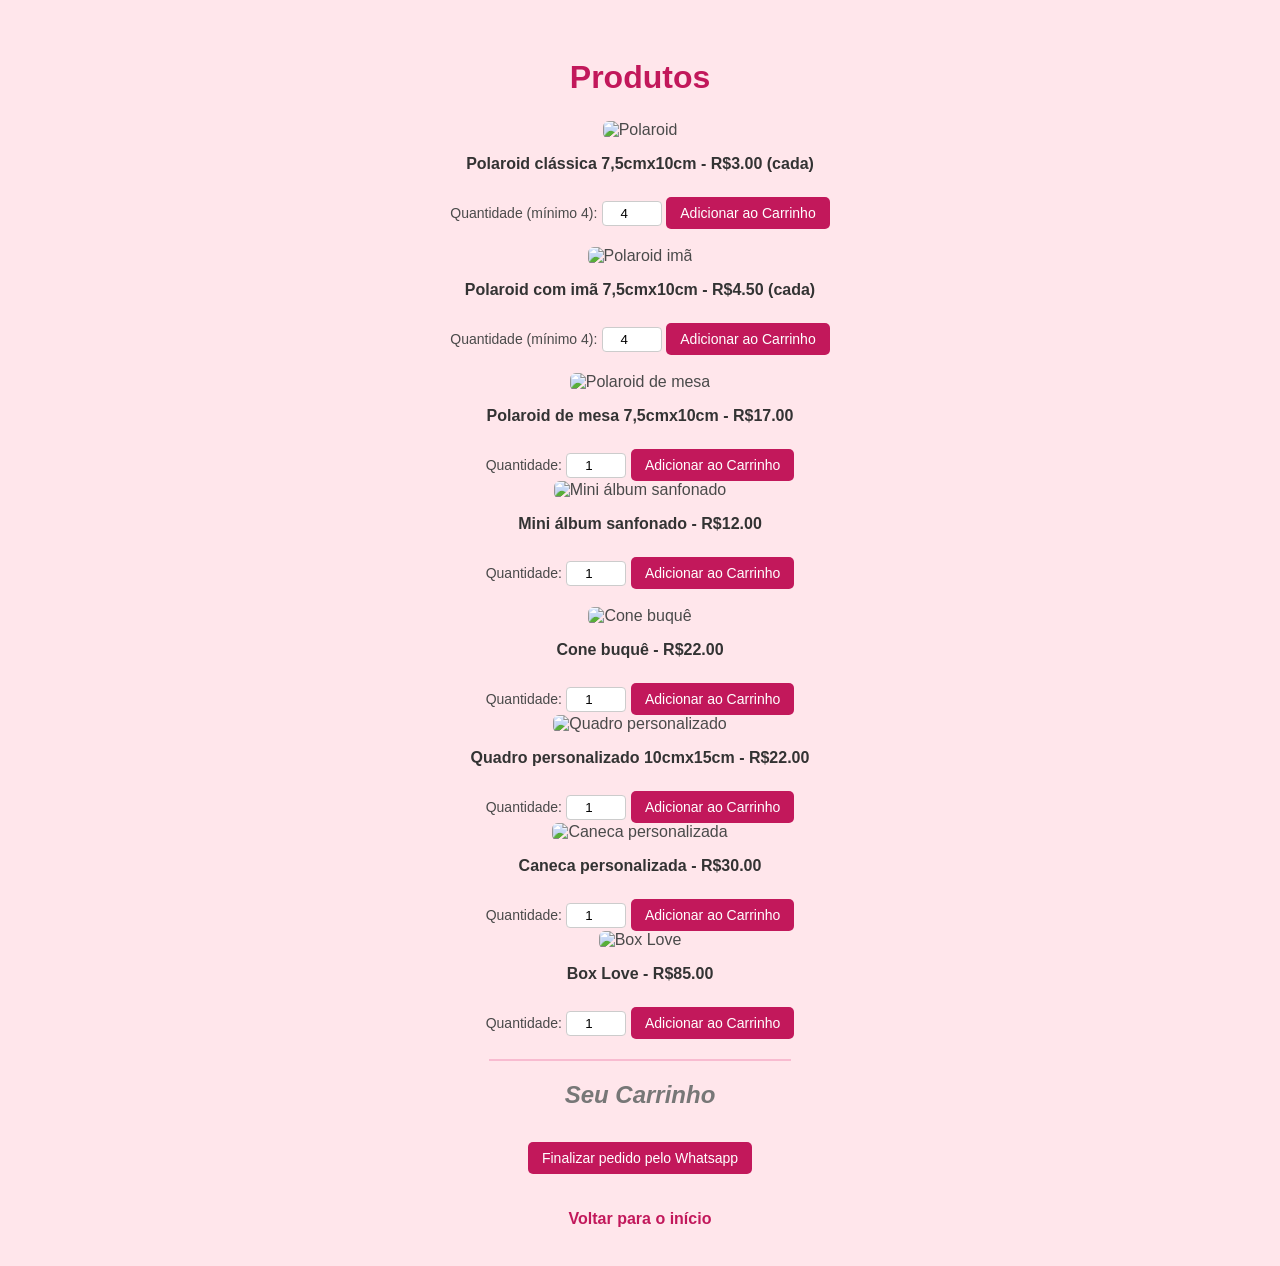
==== produtos.html @ 6c647694 "Add files via upload" ====
<!DOCTYPE html>
<html>
  <head>
    <title>Produtos</title>
    <link rel="stylesheet" href="styles.css" />
    <script src="script.js"></script>
    <meta name="description" content="Site da loja online Eternize Polaroids, que produz fotos no estilo polaroid e presentes personalizados">
    <meta name="keywords" content="Polaroid, fotos, fotos personalizadas, lembranças, presente personalizado, presente, quadro">
    <meta http-equiv="content-language" content="pt-br">
    <meta charset="utf-8">
      </head>
  <body>
  <h1>Produtos</h1>
  <!-- Lista de produtos -->
   <div class="produto">
    <img src="imagens/Pacotes de Polaroids/polaroid.jpg" alt="Polaroid">
    <p>Polaroid clássica 7,5cmx10cm - R$3.00 (cada)</p>
    <!-- Quantidade mínima: 4 unidades -->
    <label for="qtd-polaroid">Quantidade (mínimo 4):</label>
    <input type="number" id="qtd-polaroid" min="4" value="4" style="width: 50px;">
    <!--Carrinho-->
    <button onclick=" adicionarAoCarrinho('Polaroid clássica ', 3.00, 'qtd-polaroid', 4)">Adicionar ao Carrinho</button>
   </div>

   <br>

   <div class="produto">
    <img src="imagens/Pacotes de Polaroids ima/ima2.jpg" alt="Polaroid imã">
    <p>Polaroid com imã 7,5cmx10cm - R$4.50 (cada)</p>
    <!-- Quantidade mínima: 4 unidades -->
    <label for="qtd-polaroid">Quantidade (mínimo 4):</label> <!--regra da loja-->
    <input type="number" id="qtd-polaroid" min="4" value="4" style="width: 50px;">
    <!--Carrinho-->
    <button onclick=" adicionarAoCarrinho('Polaroid com imã ', 4.50, 'qtd-polaroid', 4)">Adicionar ao Carrinho</button>
   </div>

   <br>
<!-- A partir daqui os produtos não tem quantidade mínima-->
   <div class="produto">
    <img src="imagens/Polaroid de mesa/polaroidmesa.jpg" alt="Polaroid de mesa">
    <p>Polaroid de mesa 7,5cmx10cm - R$17.00</p>
    <label for="qtd-polaroidmesa">Quantidade:</label>
    <input type="number" id="qtd-polaroidmesa" min="1" value="1" style="width: 50px;">
    <button onclick="adicionarAoCarrinho('Polaroid de mesa', 17.00, 'qtd-polaroidmesa', 1)">Adicionar ao Carrinho</button>

    <br>

    <div class="produto">
    <img src="imagens/Mini álbum sanfonado/minialbumsanfonado.jpeg" alt="Mini álbum sanfonado">
    <p>Mini álbum sanfonado - R$12.00</p>
    <label for="qtd-album">Quantidade:</label>
    <input type="number" id="qtd-album" min="1" value="1" style="width: 50px;">
    <button onclick="adicionarAoCarrinho('Mini álbum sanfonado', 12.00, 'qtd-album', 1)">Adicionar ao Carrinho</button>
   </div>

   <br>

   <div class="produto">
    <img src="imagens/Cone buquê/cone.jpg" alt="Cone buquê">
    <p>Cone buquê - R$22.00</p>
    <label for="qtd-cone">Quantidade:</label>
    <input type="number" id="qtd-cone" min="1" value="1" style="width: 50px;">
    <button onclick="adicionarAoCarrinho('Cone buquê', 22.00, 'qtd-cone', 1)">Adicionar ao Carrinho</button>

    <br>

    <div class="produto">
    <img src="imagens/Quadros personalizados/quadro.png" alt="Quadro personalizado">
    <p>Quadro personalizado 10cmx15cm - R$22.00</p>
    <label for="qtd-quadro">Quantidade:</label>
    <input type="number" id="qtd-quadro" min="1" value="1" style="width: 50px;">
    <button onclick="adicionarAoCarrinho('Quadro personalizado', 24.00, 'qtd-quadro', 1)">Adicionar ao Carrinho</button>

    <br>

    <div class="produto">
    <img src="imagens/Caneca personalizada/caneca.jpg" alt="Caneca personalizada">
    <p>Caneca personalizada - R$30.00</p>
    <label for="qtd-caneca">Quantidade:</label>
    <input type="number" id="qtd-caneca" min="1" value="1" style="width: 50px;">
    <button onclick="adicionarAoCarrinho('Caneca personalizada', 30.00, 'qtd-caneca', 1)">Adicionar ao Carrinho</button>

    <br>

    <div class="produto">
    <img src="imagens/Special Love/box.jpg" alt="Box Love">
    <p>Box Love - R$85.00</p>
    <label for="qtd-box">Quantidade:</label>
    <input type="number" id="qtd-box" min="1" value="1" style="width: 50px;">
    <button onclick="adicionarAoCarrinho('Box Love', 85.00, 'qtd-box', 1)">Adicionar ao Carrinho</button>

   <hr>
   <!--Carrinho-->
   <h2> Seu Carrinho</h2>
   <ul id="lista-carrinho">
    <!-- Os itens vão aparecer aqui pelo JavaScript -->
   </ul>
   <!--Os pedidos serão enviados pelo WhatsApp, onde o cliente irá mandar mandar o que for necessário para a produçao dos produtos-->
   <button onclick="enviarWhatsApp()">Finalizar pedido pelo Whatsapp</button>
   <br><br>
  <a href="index.html"><br> Voltar para o início</a>
---- styles.css ----
body{
font-family: Arial, sem-serif;
background-color: #ffe6eb;
text-align: center;
padding: 30px 15px;
color: #4a4a4a
}
.title, h1 {
  color: #c2185b;
  font-size: 32px;
  margin-bottom: 25px;
}
h2, h3 {
  color: #777777;
  font-style: italic;
  margin-bottom: 25px;
}
a{
  color: #c2185b;
  text-decoration: none;
  font-weight: bold;
}
a:hover {
  color: #880e4f;
  text-decoration: underline;
}
ul{
  list-style-type: none;
  padding: 0;
}
ul a {
  font-size: 18px;
  display: inline-block;
  margin: 8px 0;
}
ul a:hover {
  color: #880e4f;
  text-decoration: underline;
}
hr {
  width: 80%;
  max-width: 300px;
  border: 1px solid #f8bbd0;
  margin: 20px auto;
}
.produto p {
font-weight: bold;
color: #333333;
margin: 10px o;
}
.produto img {
  width: 100%;
  max-width: 200px;
  height: auto;
  border-radius: 6px;
}
label {
  font-size: 14px;;
}
input[type="number"] {
  padding: 4px;
  border: 1px solid #ccc;
  border-radius: 4px;
  text-align: center;
}
button {
  background-color: #c2185b;
  color: white;
  border: none;
  padding: 8px 14px;
  font-size: 14px;
  border-radius: 5px;
  cursor: pointer;
  margin-top: 8px;
}
button:hover {
  background-color: #880e4f;
}
#lista-carrinho {
list-style-type: none;
padding: 0;
margin: 15px 0;
}
form {
  max-width: 320px;
  margin: 20px auto;
  text-align: left;
}
form label {
  display: block;
  margin-top: 10px;
  font-weight: bold;
}
form input[type="text"], form input[type=number] {
  width: 100%;
  padding: 6px;
  margin-top: 4px;
  box-sizing: border-box;
}
form button, form input[type="reset"] {
  margin-top: 15px;
  padding: 6px 12px;
  cursor: pointer;
}
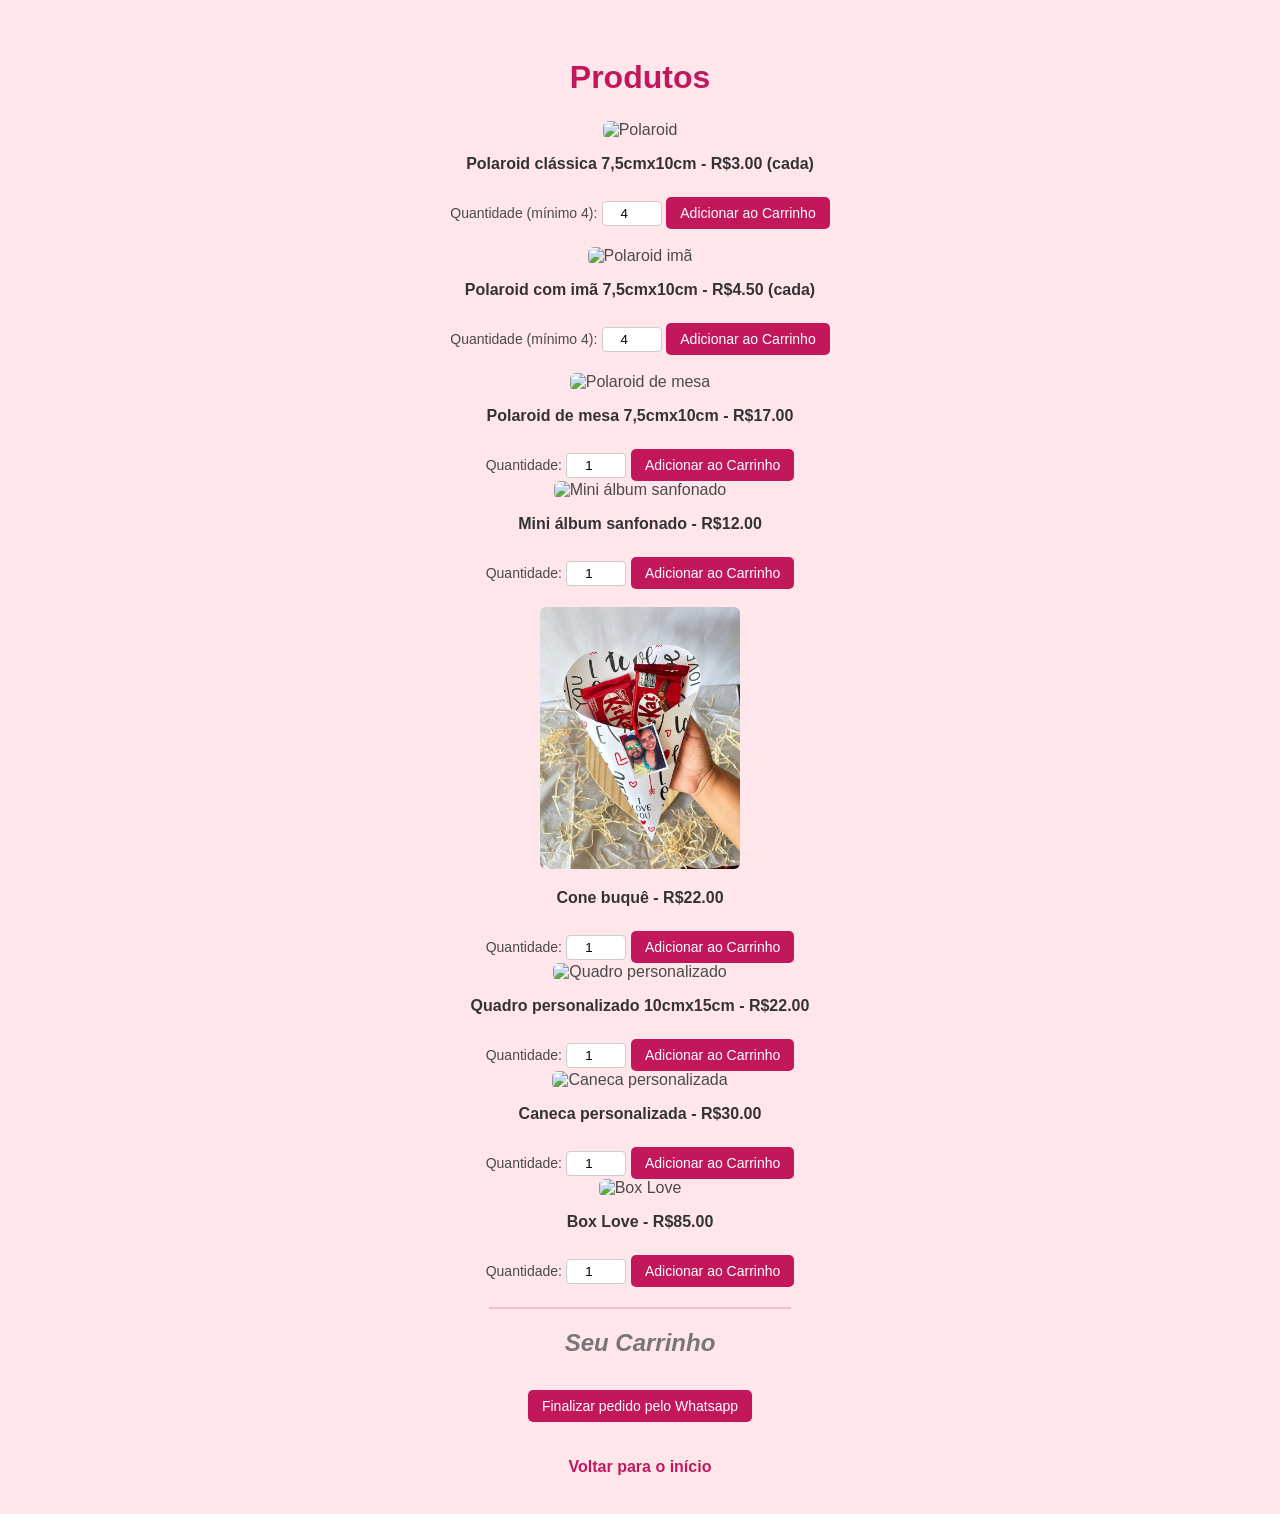
==== commit 48f45242: "produtos.html" ====
--- a/produtos.html
+++ b/produtos.html
@@ -13,7 +13,7 @@
   <h1>Produtos</h1>
   <!-- Lista de produtos -->
    <div class="produto">
-    <img src="imagens/Pacotes de Polaroids/polaroid.jpg" alt="Polaroid">
+    <img src="site-projeto/Imagem/polaroid.jpg" alt="Polaroid">
     <p>Polaroid clássica 7,5cmx10cm - R$3.00 (cada)</p>
     <!-- Quantidade mínima: 4 unidades -->
     <label for="qtd-polaroid">Quantidade (mínimo 4):</label>
@@ -25,7 +25,7 @@
    <br>
 
    <div class="produto">
-    <img src="imagens/Pacotes de Polaroids ima/ima2.jpg" alt="Polaroid imã">
+    <img src="site-projeto/Imagem/ima2.jpg" alt="Polaroid imã">
     <p>Polaroid com imã 7,5cmx10cm - R$4.50 (cada)</p>
     <!-- Quantidade mínima: 4 unidades -->
     <label for="qtd-polaroid">Quantidade (mínimo 4):</label> <!--regra da loja-->
@@ -37,7 +37,7 @@
    <br>
 <!-- A partir daqui os produtos não tem quantidade mínima-->
    <div class="produto">
-    <img src="imagens/Polaroid de mesa/polaroidmesa.jpg" alt="Polaroid de mesa">
+    <img src="site-projeto/Imagem/polaroidmesa.jpg" alt="Polaroid de mesa">
     <p>Polaroid de mesa 7,5cmx10cm - R$17.00</p>
     <label for="qtd-polaroidmesa">Quantidade:</label>
     <input type="number" id="qtd-polaroidmesa" min="1" value="1" style="width: 50px;">
@@ -46,7 +46,7 @@
     <br>
 
     <div class="produto">
-    <img src="imagens/Mini álbum sanfonado/minialbumsanfonado.jpeg" alt="Mini álbum sanfonado">
+    <img src="site-projeto/Imagem/minialbumsanfonado.jpeg" alt="Mini álbum sanfonado">
     <p>Mini álbum sanfonado - R$12.00</p>
     <label for="qtd-album">Quantidade:</label>
     <input type="number" id="qtd-album" min="1" value="1" style="width: 50px;">
@@ -56,7 +56,7 @@
    <br>
 
    <div class="produto">
-    <img src="imagens/Cone buquê/cone.jpg" alt="Cone buquê">
+    <img src="Img/cone.jpg" alt="Cone buquê">
     <p>Cone buquê - R$22.00</p>
     <label for="qtd-cone">Quantidade:</label>
     <input type="number" id="qtd-cone" min="1" value="1" style="width: 50px;">
@@ -65,7 +65,7 @@
     <br>
 
     <div class="produto">
-    <img src="imagens/Quadros personalizados/quadro.png" alt="Quadro personalizado">
+    <img src="site-projeto/Imagem/quadro.png" alt="Quadro personalizado">
     <p>Quadro personalizado 10cmx15cm - R$22.00</p>
     <label for="qtd-quadro">Quantidade:</label>
     <input type="number" id="qtd-quadro" min="1" value="1" style="width: 50px;">
@@ -74,7 +74,7 @@
     <br>
 
     <div class="produto">
-    <img src="imagens/Caneca personalizada/caneca.jpg" alt="Caneca personalizada">
+    <img src="site-projeto/Imagem/caneca.jpg" alt="Caneca personalizada">
     <p>Caneca personalizada - R$30.00</p>
     <label for="qtd-caneca">Quantidade:</label>
     <input type="number" id="qtd-caneca" min="1" value="1" style="width: 50px;">
@@ -83,7 +83,7 @@
     <br>
 
     <div class="produto">
-    <img src="imagens/Special Love/box.jpg" alt="Box Love">
+    <img src="site-projeto/Imagem/box.jpg" alt="Box Love">
     <p>Box Love - R$85.00</p>
     <label for="qtd-box">Quantidade:</label>
     <input type="number" id="qtd-box" min="1" value="1" style="width: 50px;">
@@ -98,4 +98,4 @@
    <!--Os pedidos serão enviados pelo WhatsApp, onde o cliente irá mandar mandar o que for necessário para a produçao dos produtos-->
    <button onclick="enviarWhatsApp()">Finalizar pedido pelo Whatsapp</button>
    <br><br>
-  <a href="index.html"><br> Voltar para o início</a>+  <a href="index.html"><br> Voltar para o início</a>
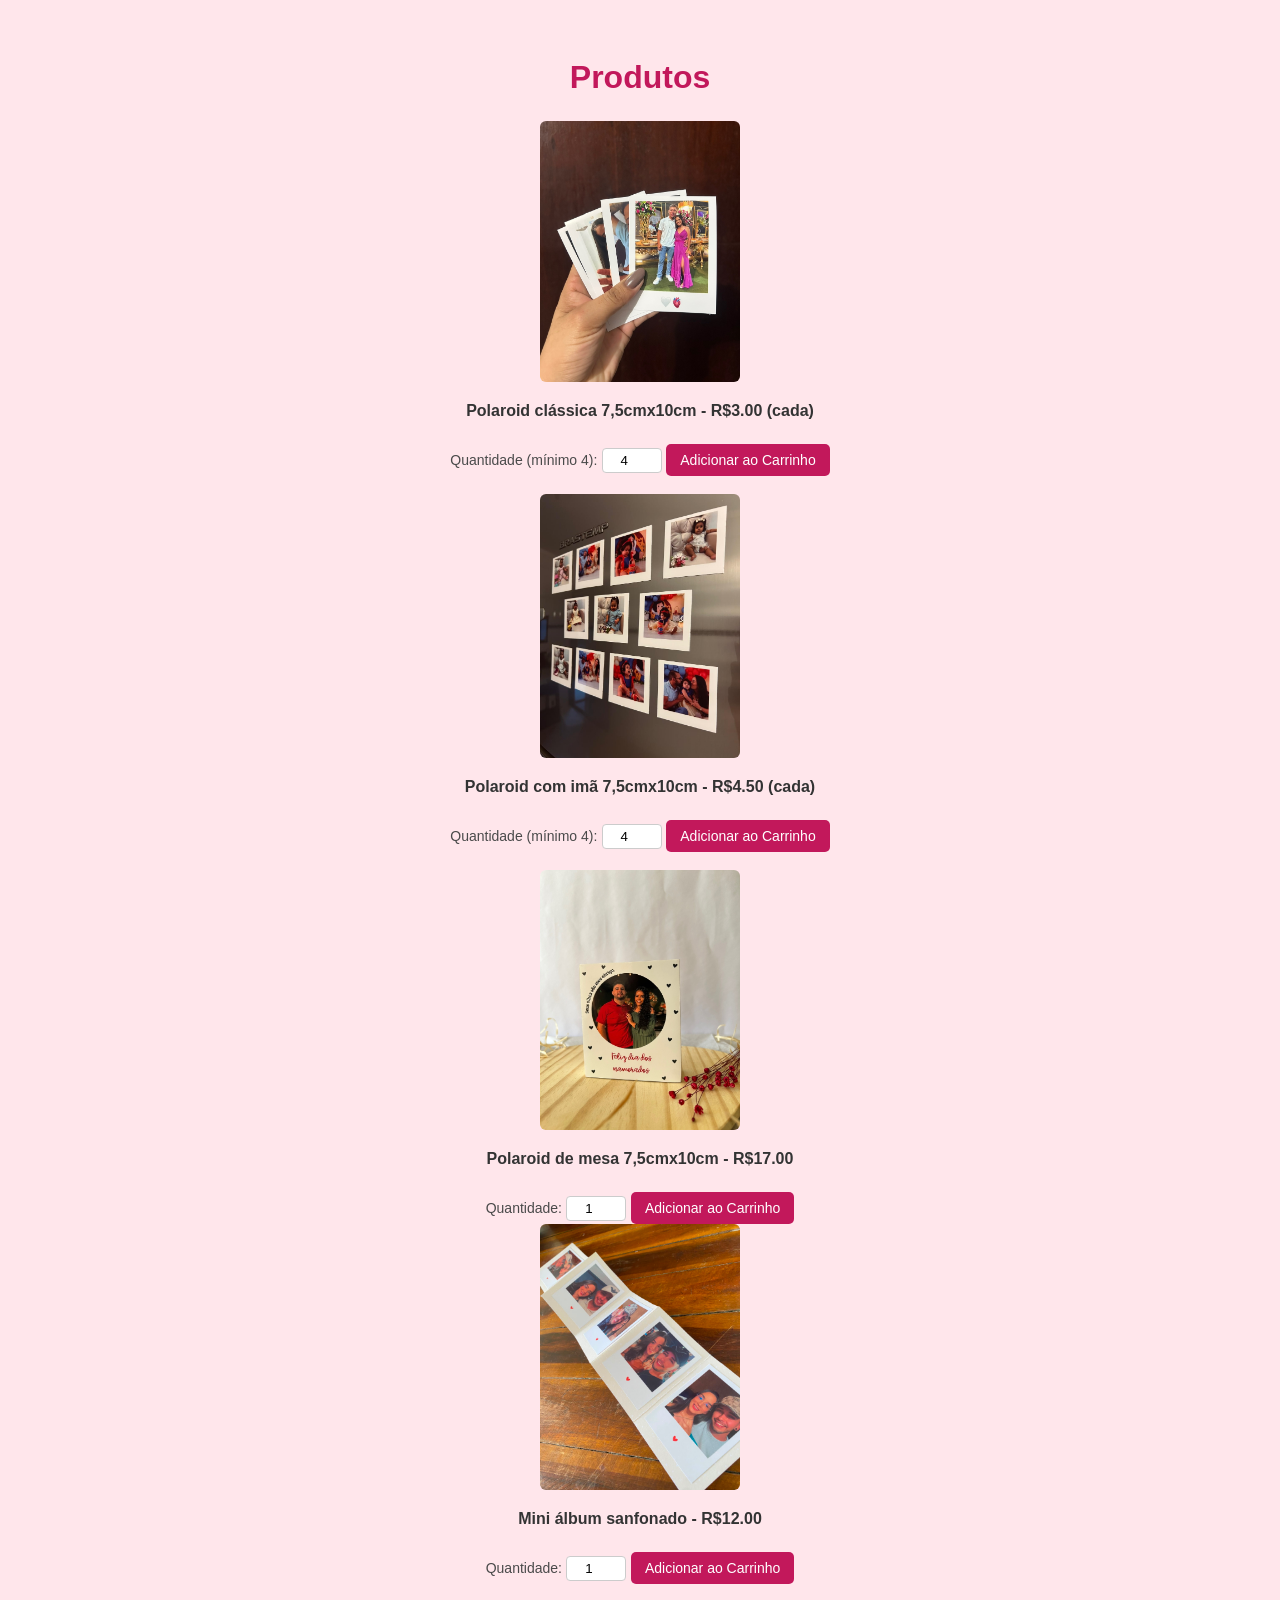
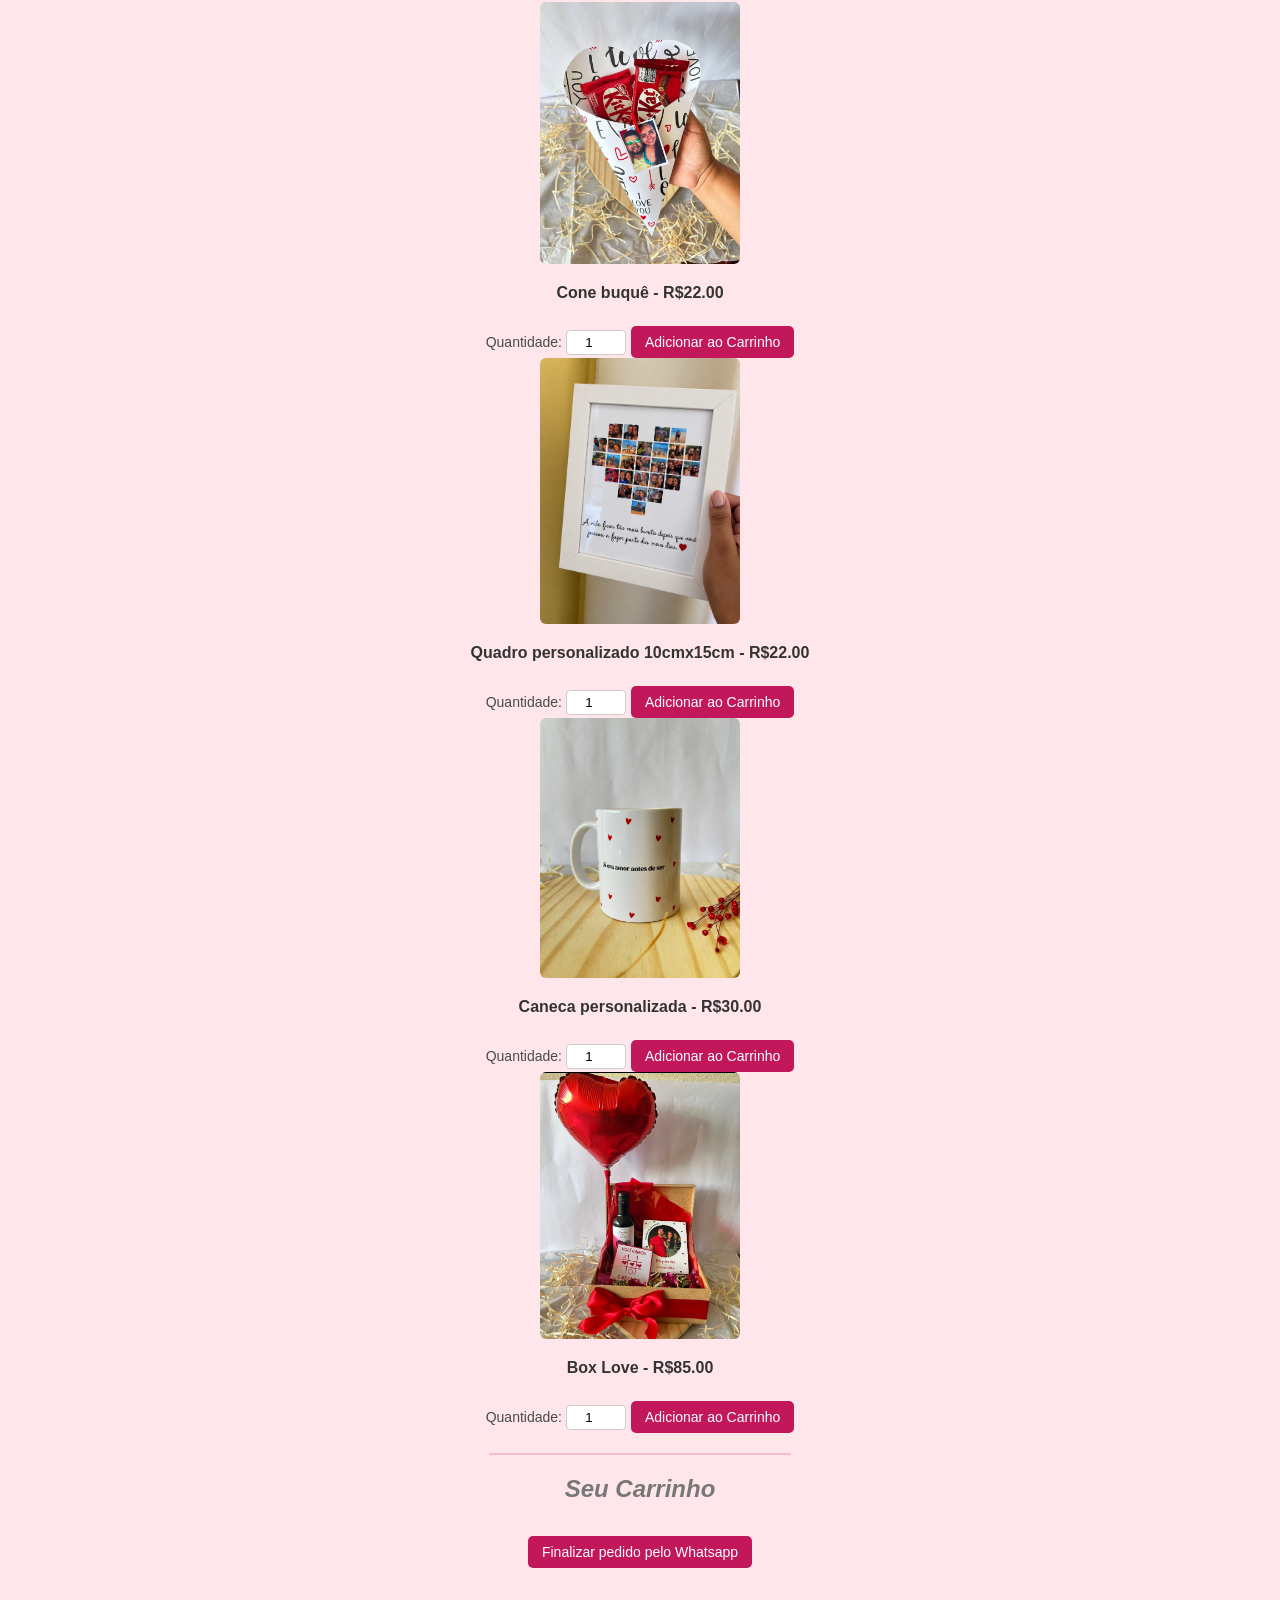
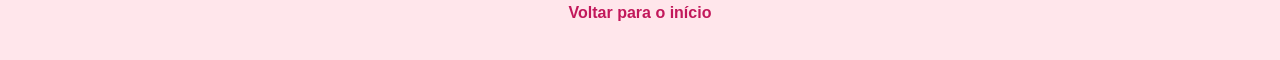
==== commit 955ec676: "produtos.html" ====
--- a/produtos.html
+++ b/produtos.html
@@ -13,7 +13,7 @@
   <h1>Produtos</h1>
   <!-- Lista de produtos -->
    <div class="produto">
-    <img src="site-projeto/Imagem/polaroid.jpg" alt="Polaroid">
+    <img src="Img/polaroid.jpg" alt="Polaroid">
     <p>Polaroid clássica 7,5cmx10cm - R$3.00 (cada)</p>
     <!-- Quantidade mínima: 4 unidades -->
     <label for="qtd-polaroid">Quantidade (mínimo 4):</label>
@@ -25,7 +25,7 @@
    <br>
 
    <div class="produto">
-    <img src="site-projeto/Imagem/ima2.jpg" alt="Polaroid imã">
+    <img src="Img/ima2.jpg" alt="Polaroid imã">
     <p>Polaroid com imã 7,5cmx10cm - R$4.50 (cada)</p>
     <!-- Quantidade mínima: 4 unidades -->
     <label for="qtd-polaroid">Quantidade (mínimo 4):</label> <!--regra da loja-->
@@ -37,7 +37,7 @@
    <br>
 <!-- A partir daqui os produtos não tem quantidade mínima-->
    <div class="produto">
-    <img src="site-projeto/Imagem/polaroidmesa.jpg" alt="Polaroid de mesa">
+    <img src="Img/polaroidmesa.jpg" alt="Polaroid de mesa">
     <p>Polaroid de mesa 7,5cmx10cm - R$17.00</p>
     <label for="qtd-polaroidmesa">Quantidade:</label>
     <input type="number" id="qtd-polaroidmesa" min="1" value="1" style="width: 50px;">
@@ -46,7 +46,7 @@
     <br>
 
     <div class="produto">
-    <img src="site-projeto/Imagem/minialbumsanfonado.jpeg" alt="Mini álbum sanfonado">
+    <img src="Img/minialbumsanfonado.jpeg" alt="Mini álbum sanfonado">
     <p>Mini álbum sanfonado - R$12.00</p>
     <label for="qtd-album">Quantidade:</label>
     <input type="number" id="qtd-album" min="1" value="1" style="width: 50px;">
@@ -65,7 +65,7 @@
     <br>
 
     <div class="produto">
-    <img src="site-projeto/Imagem/quadro.png" alt="Quadro personalizado">
+    <img src="Img/quadro.png" alt="Quadro personalizado">
     <p>Quadro personalizado 10cmx15cm - R$22.00</p>
     <label for="qtd-quadro">Quantidade:</label>
     <input type="number" id="qtd-quadro" min="1" value="1" style="width: 50px;">
@@ -74,7 +74,7 @@
     <br>
 
     <div class="produto">
-    <img src="site-projeto/Imagem/caneca.jpg" alt="Caneca personalizada">
+    <img src="Img/caneca.jpg" alt="Caneca personalizada">
     <p>Caneca personalizada - R$30.00</p>
     <label for="qtd-caneca">Quantidade:</label>
     <input type="number" id="qtd-caneca" min="1" value="1" style="width: 50px;">
@@ -83,7 +83,7 @@
     <br>
 
     <div class="produto">
-    <img src="site-projeto/Imagem/box.jpg" alt="Box Love">
+    <img src="Img/box.jpg" alt="Box Love">
     <p>Box Love - R$85.00</p>
     <label for="qtd-box">Quantidade:</label>
     <input type="number" id="qtd-box" min="1" value="1" style="width: 50px;">
